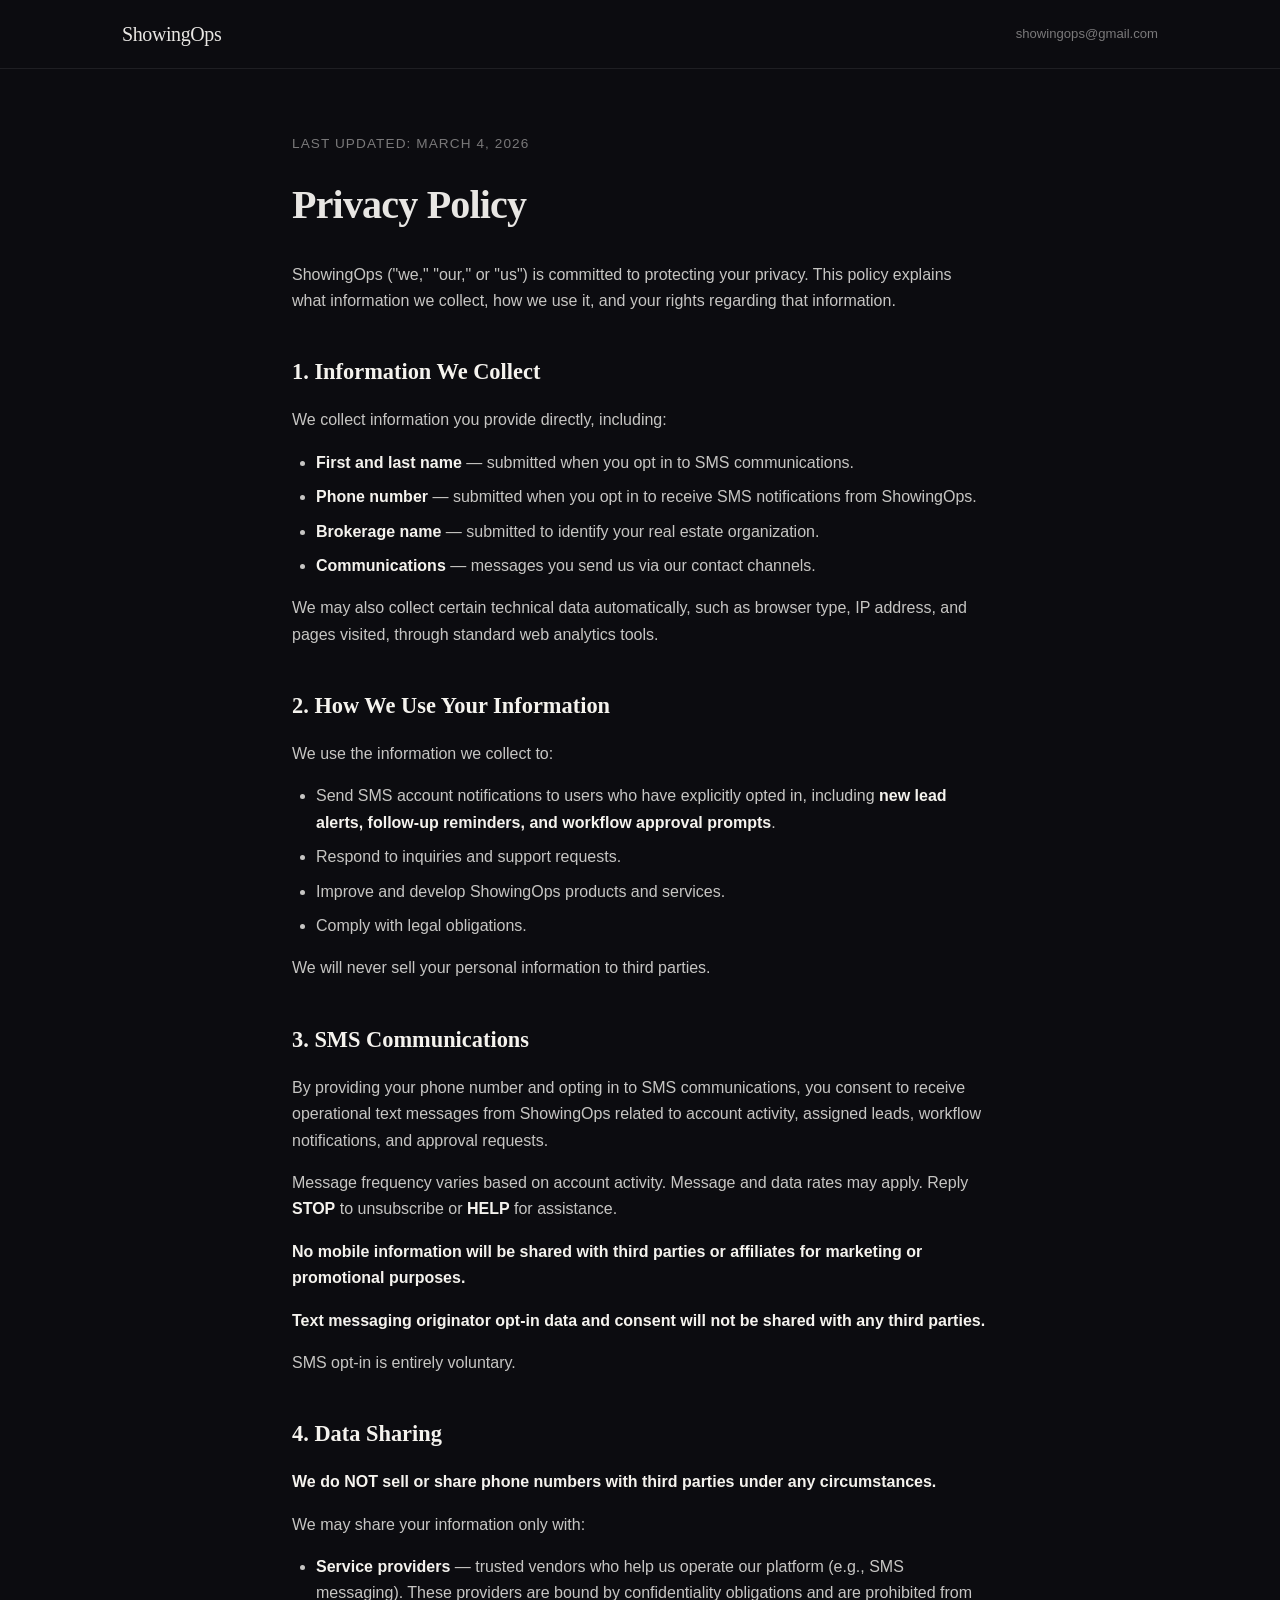
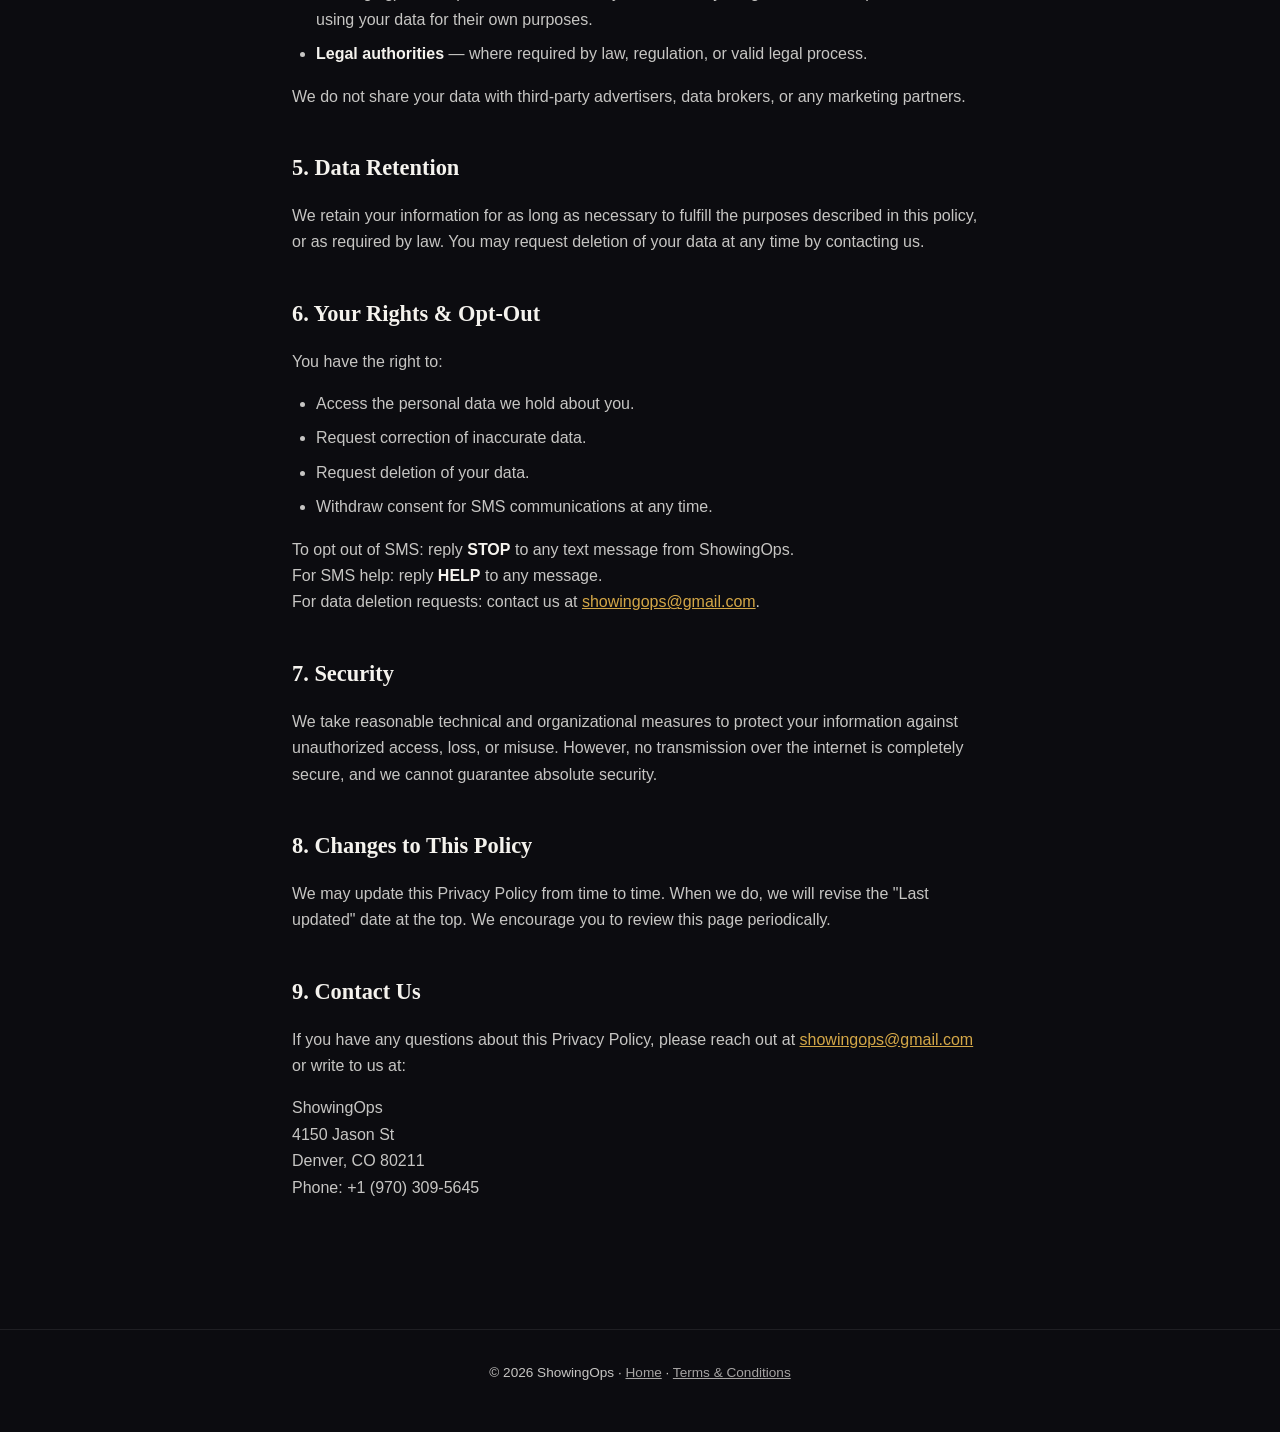
==== public/privacy-policy/index.html @ d1b9f2f7 "Changes Co-authored-by: jackybeez <59235858+jackybeez@users.noreply.github.com>" ====
<!doctype html>
<html lang="en">
  <head>
    <meta charset="UTF-8" />
    <meta name="viewport" content="width=device-width, initial-scale=1.0" />
    <title>Privacy Policy | ShowingOps</title>
    <meta name="description" content="ShowingOps Privacy Policy. We do not sell or share phone numbers with third parties. SMS opt-in data and consent will not be shared with any third parties." />
    <meta name="robots" content="index, follow" />
    <link rel="canonical" href="https://showingops.lovable.app/privacy-policy" />
    <link rel="icon" href="/favicon.png" type="image/png" />
    <style>
      *,*::before,*::after{box-sizing:border-box;margin:0;padding:0}
      body{font-family:-apple-system,BlinkMacSystemFont,'Segoe UI',sans-serif;background:#0c0c10;color:#e8e6e3;line-height:1.65}
      a{color:#d4a747;text-decoration:underline}
      header{border-bottom:1px solid rgba(255,255,255,0.08);background:rgba(12,12,16,0.95)}
      .nav-inner{max-width:1100px;margin:0 auto;padding:1.1rem 2rem;display:flex;align-items:center;justify-content:space-between}
      .logo{font-family:Georgia,'Times New Roman',serif;font-size:1.25rem;color:#e8e6e3;text-decoration:none;letter-spacing:-0.02em}
      .nav-contact{font-size:0.82rem;color:rgba(232,230,227,0.5);text-decoration:none}
      main{max-width:760px;margin:0 auto;padding:4rem 2rem}
      h1{font-family:Georgia,serif;font-size:2.5rem;margin:0.5rem 0 1.5rem;letter-spacing:-0.02em}
      h2{font-family:Georgia,serif;font-size:1.4rem;margin:2.5rem 0 1rem;color:#f5f3ee}
      p,ul{margin-bottom:1rem;color:rgba(232,230,227,0.85)}
      ul{padding-left:1.5rem}
      li{margin-bottom:0.5rem}
      strong{color:#f5f3ee}
      .updated{font-size:0.85rem;color:rgba(232,230,227,0.5);text-transform:uppercase;letter-spacing:0.08em}
      address{font-style:normal;margin-top:0.5rem;color:rgba(232,230,227,0.85)}
      footer{border-top:1px solid rgba(255,255,255,0.08);padding:2rem;text-align:center;font-size:0.85rem;color:rgba(232,230,227,0.5);margin-top:4rem}
      footer a{color:rgba(232,230,227,0.7)}
    </style>
  </head>
  <body>
    <header>
      <div class="nav-inner">
        <a href="/" class="logo">ShowingOps</a>
        <a href="mailto:showingops@gmail.com" class="nav-contact">showingops@gmail.com</a>
      </div>
    </header>

    <main>
      <p class="updated">Last updated: March 4, 2026</p>
      <h1>Privacy Policy</h1>
      <p>ShowingOps ("we," "our," or "us") is committed to protecting your privacy. This policy explains what information we collect, how we use it, and your rights regarding that information.</p>

      <h2>1. Information We Collect</h2>
      <p>We collect information you provide directly, including:</p>
      <ul>
        <li><strong>First and last name</strong> — submitted when you opt in to SMS communications.</li>
        <li><strong>Phone number</strong> — submitted when you opt in to receive SMS notifications from ShowingOps.</li>
        <li><strong>Brokerage name</strong> — submitted to identify your real estate organization.</li>
        <li><strong>Communications</strong> — messages you send us via our contact channels.</li>
      </ul>
      <p>We may also collect certain technical data automatically, such as browser type, IP address, and pages visited, through standard web analytics tools.</p>

      <h2>2. How We Use Your Information</h2>
      <p>We use the information we collect to:</p>
      <ul>
        <li>Send SMS account notifications to users who have explicitly opted in, including <strong>new lead alerts, follow-up reminders, and workflow approval prompts</strong>.</li>
        <li>Respond to inquiries and support requests.</li>
        <li>Improve and develop ShowingOps products and services.</li>
        <li>Comply with legal obligations.</li>
      </ul>
      <p>We will never sell your personal information to third parties.</p>

      <h2>3. SMS Communications</h2>
      <p>By providing your phone number and opting in to SMS communications, you consent to receive operational text messages from ShowingOps related to account activity, assigned leads, workflow notifications, and approval requests.</p>
      <p>Message frequency varies based on account activity. Message and data rates may apply. Reply <strong>STOP</strong> to unsubscribe or <strong>HELP</strong> for assistance.</p>
      <p><strong>No mobile information will be shared with third parties or affiliates for marketing or promotional purposes.</strong></p>
      <p><strong>Text messaging originator opt-in data and consent will not be shared with any third parties.</strong></p>
      <p>SMS opt-in is entirely voluntary.</p>

      <h2>4. Data Sharing</h2>
      <p><strong>We do NOT sell or share phone numbers with third parties under any circumstances.</strong></p>
      <p>We may share your information only with:</p>
      <ul>
        <li><strong>Service providers</strong> — trusted vendors who help us operate our platform (e.g., SMS messaging). These providers are bound by confidentiality obligations and are prohibited from using your data for their own purposes.</li>
        <li><strong>Legal authorities</strong> — where required by law, regulation, or valid legal process.</li>
      </ul>
      <p>We do not share your data with third-party advertisers, data brokers, or any marketing partners.</p>

      <h2>5. Data Retention</h2>
      <p>We retain your information for as long as necessary to fulfill the purposes described in this policy, or as required by law. You may request deletion of your data at any time by contacting us.</p>

      <h2>6. Your Rights &amp; Opt-Out</h2>
      <p>You have the right to:</p>
      <ul>
        <li>Access the personal data we hold about you.</li>
        <li>Request correction of inaccurate data.</li>
        <li>Request deletion of your data.</li>
        <li>Withdraw consent for SMS communications at any time.</li>
      </ul>
      <p>
        To opt out of SMS: reply <strong>STOP</strong> to any text message from ShowingOps.<br />
        For SMS help: reply <strong>HELP</strong> to any message.<br />
        For data deletion requests: contact us at <a href="mailto:showingops@gmail.com">showingops@gmail.com</a>.
      </p>

      <h2>7. Security</h2>
      <p>We take reasonable technical and organizational measures to protect your information against unauthorized access, loss, or misuse. However, no transmission over the internet is completely secure, and we cannot guarantee absolute security.</p>

      <h2>8. Changes to This Policy</h2>
      <p>We may update this Privacy Policy from time to time. When we do, we will revise the "Last updated" date at the top. We encourage you to review this page periodically.</p>

      <h2>9. Contact Us</h2>
      <p>If you have any questions about this Privacy Policy, please reach out at <a href="mailto:showingops@gmail.com">showingops@gmail.com</a> or write to us at:</p>
      <address>
        ShowingOps<br />
        4150 Jason St<br />
        Denver, CO 80211<br />
        Phone: +1 (970) 309-5645
      </address>
    </main>

    <footer>
      <p>&copy; 2026 ShowingOps · <a href="/">Home</a> · <a href="/terms">Terms &amp; Conditions</a></p>
    </footer>
  </body>
</html>
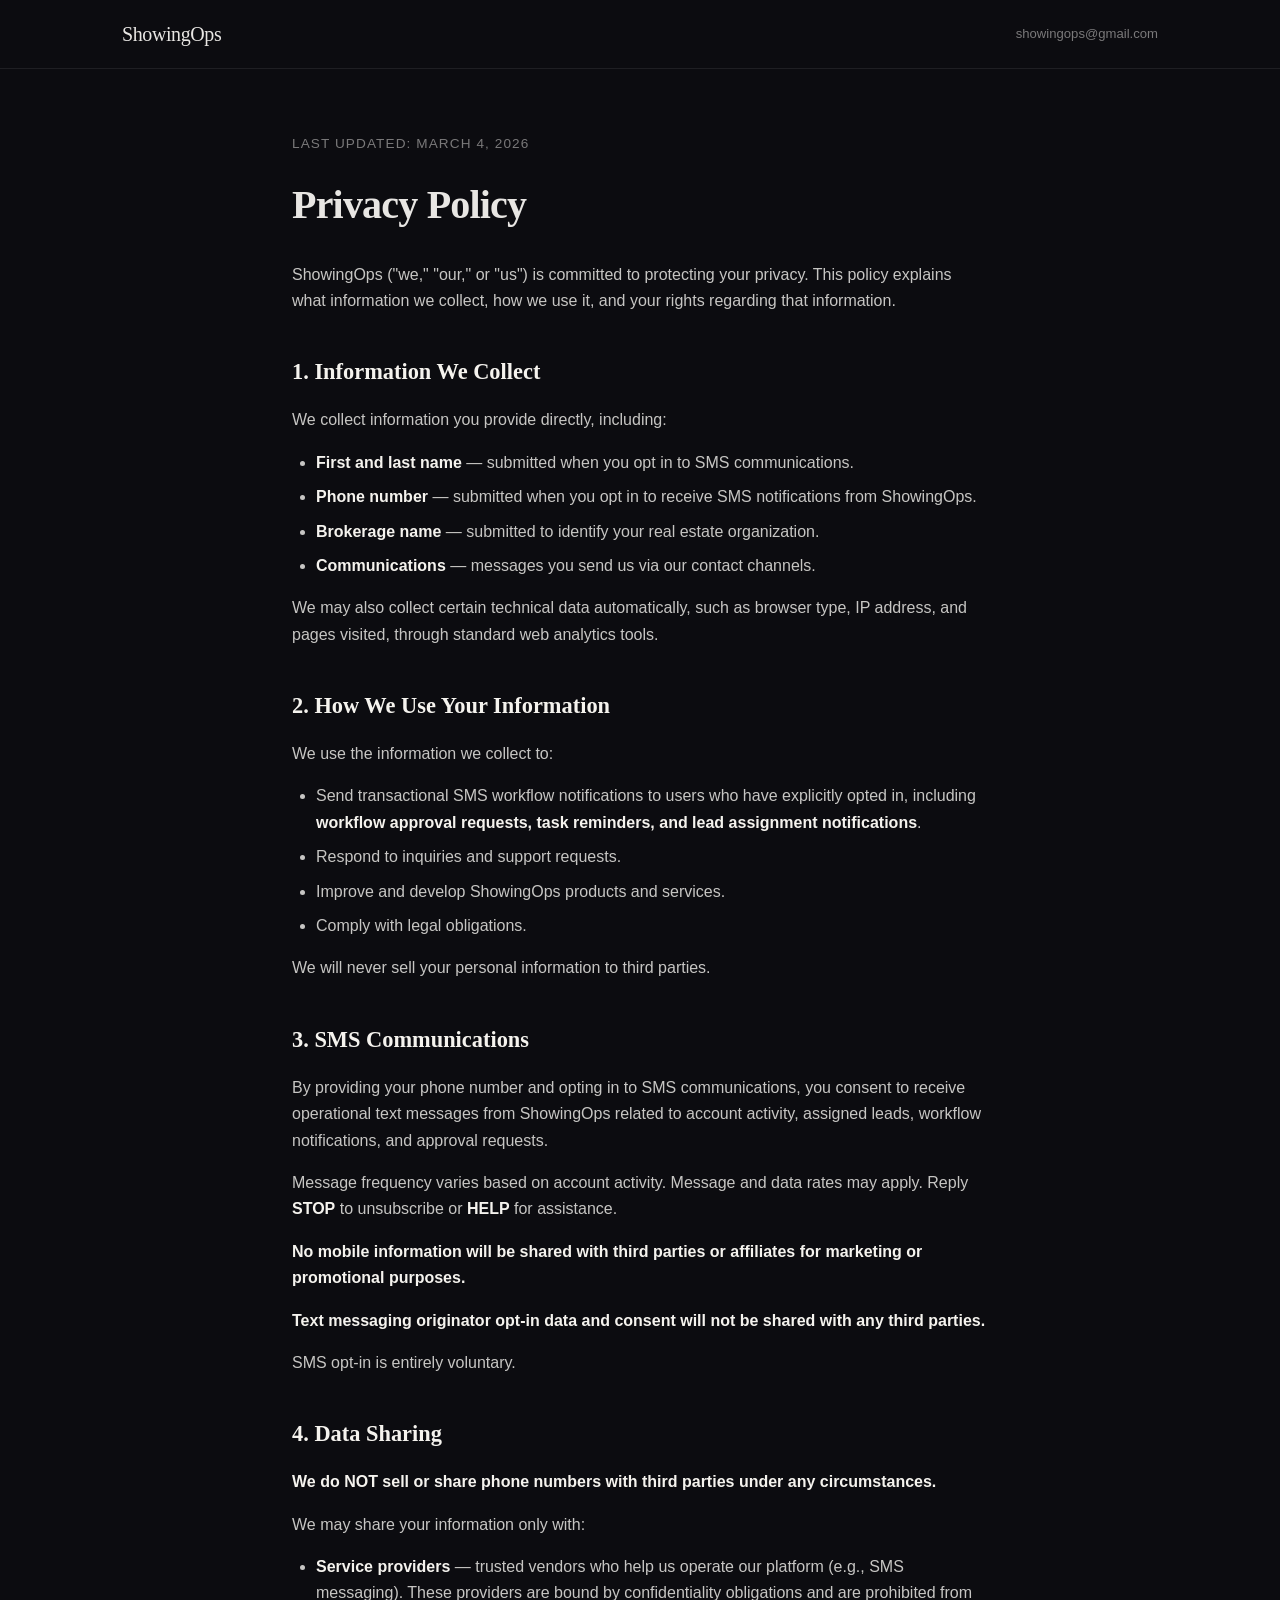
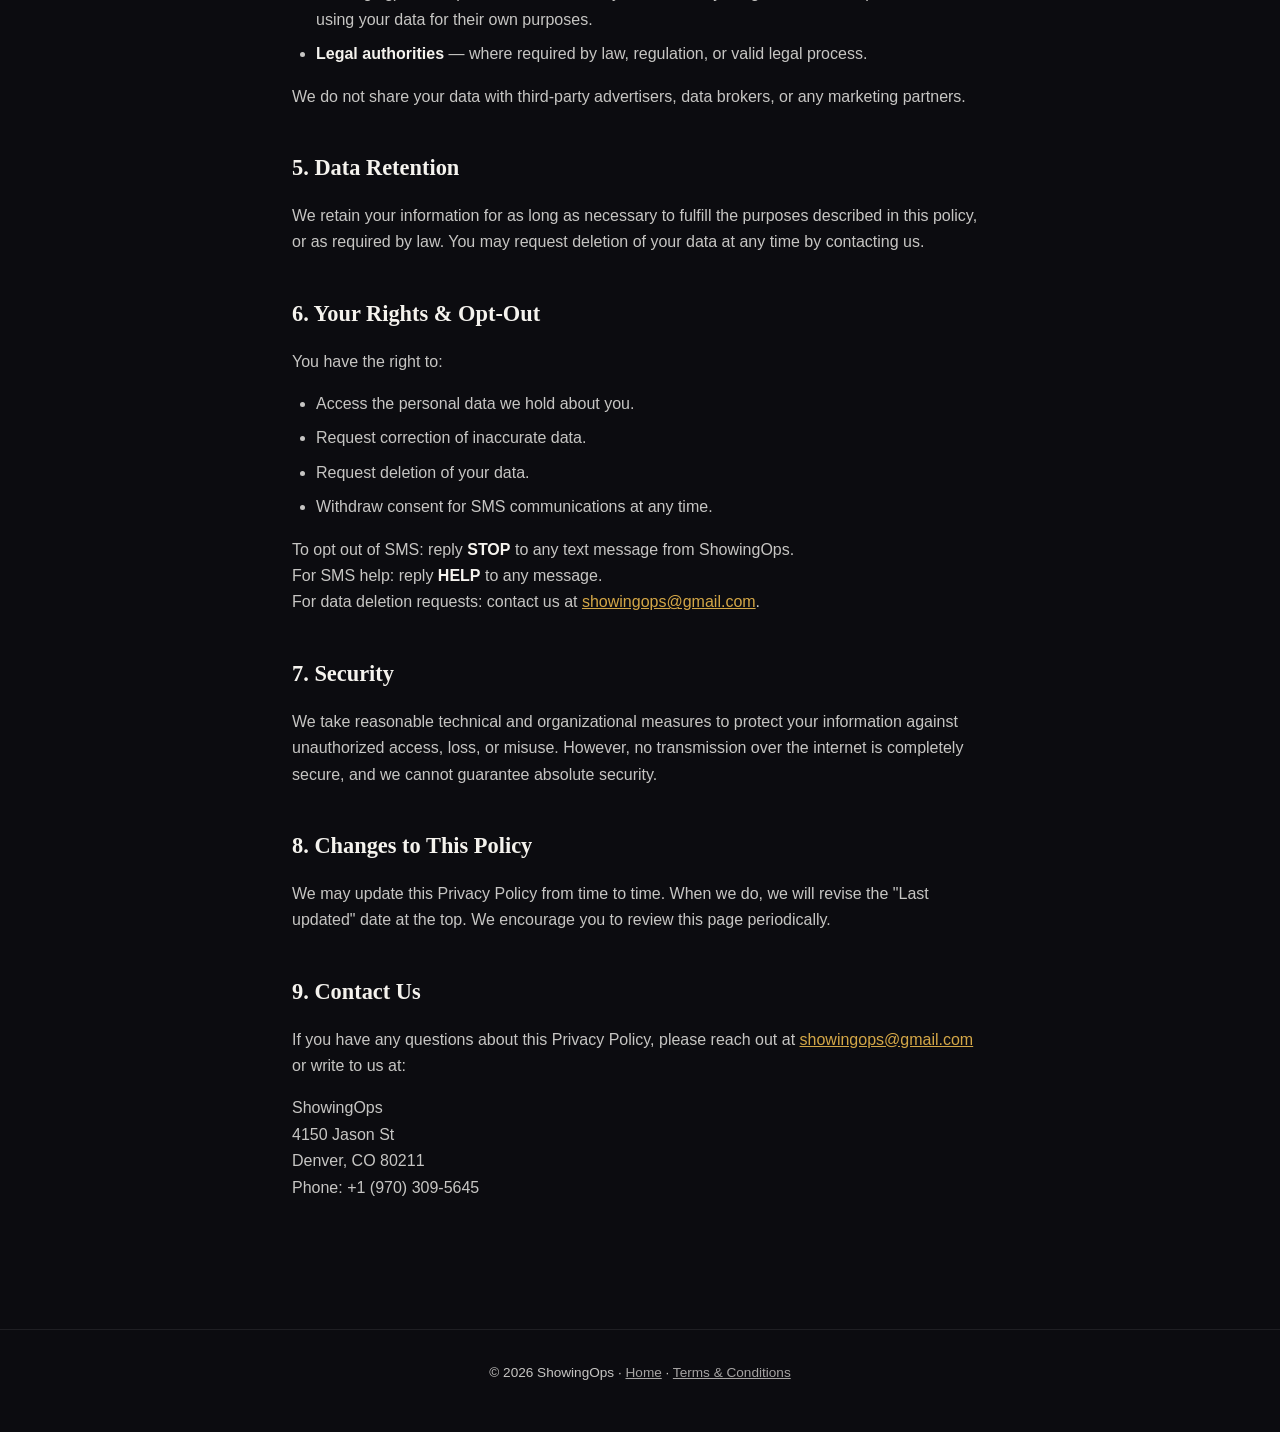
==== commit 23d1e32f: "Changes Co-authored-by: jackybeez <59235858+jackybeez@users.noreply.github.com>" ====
--- a/public/privacy-policy/index.html
+++ b/public/privacy-policy/index.html
@@ -55,7 +55,7 @@
       <h2>2. How We Use Your Information</h2>
       <p>We use the information we collect to:</p>
       <ul>
-        <li>Send SMS account notifications to users who have explicitly opted in, including <strong>new lead alerts, follow-up reminders, and workflow approval prompts</strong>.</li>
+        <li>Send transactional SMS workflow notifications to users who have explicitly opted in, including <strong>workflow approval requests, task reminders, and lead assignment notifications</strong>.</li>
         <li>Respond to inquiries and support requests.</li>
         <li>Improve and develop ShowingOps products and services.</li>
         <li>Comply with legal obligations.</li>
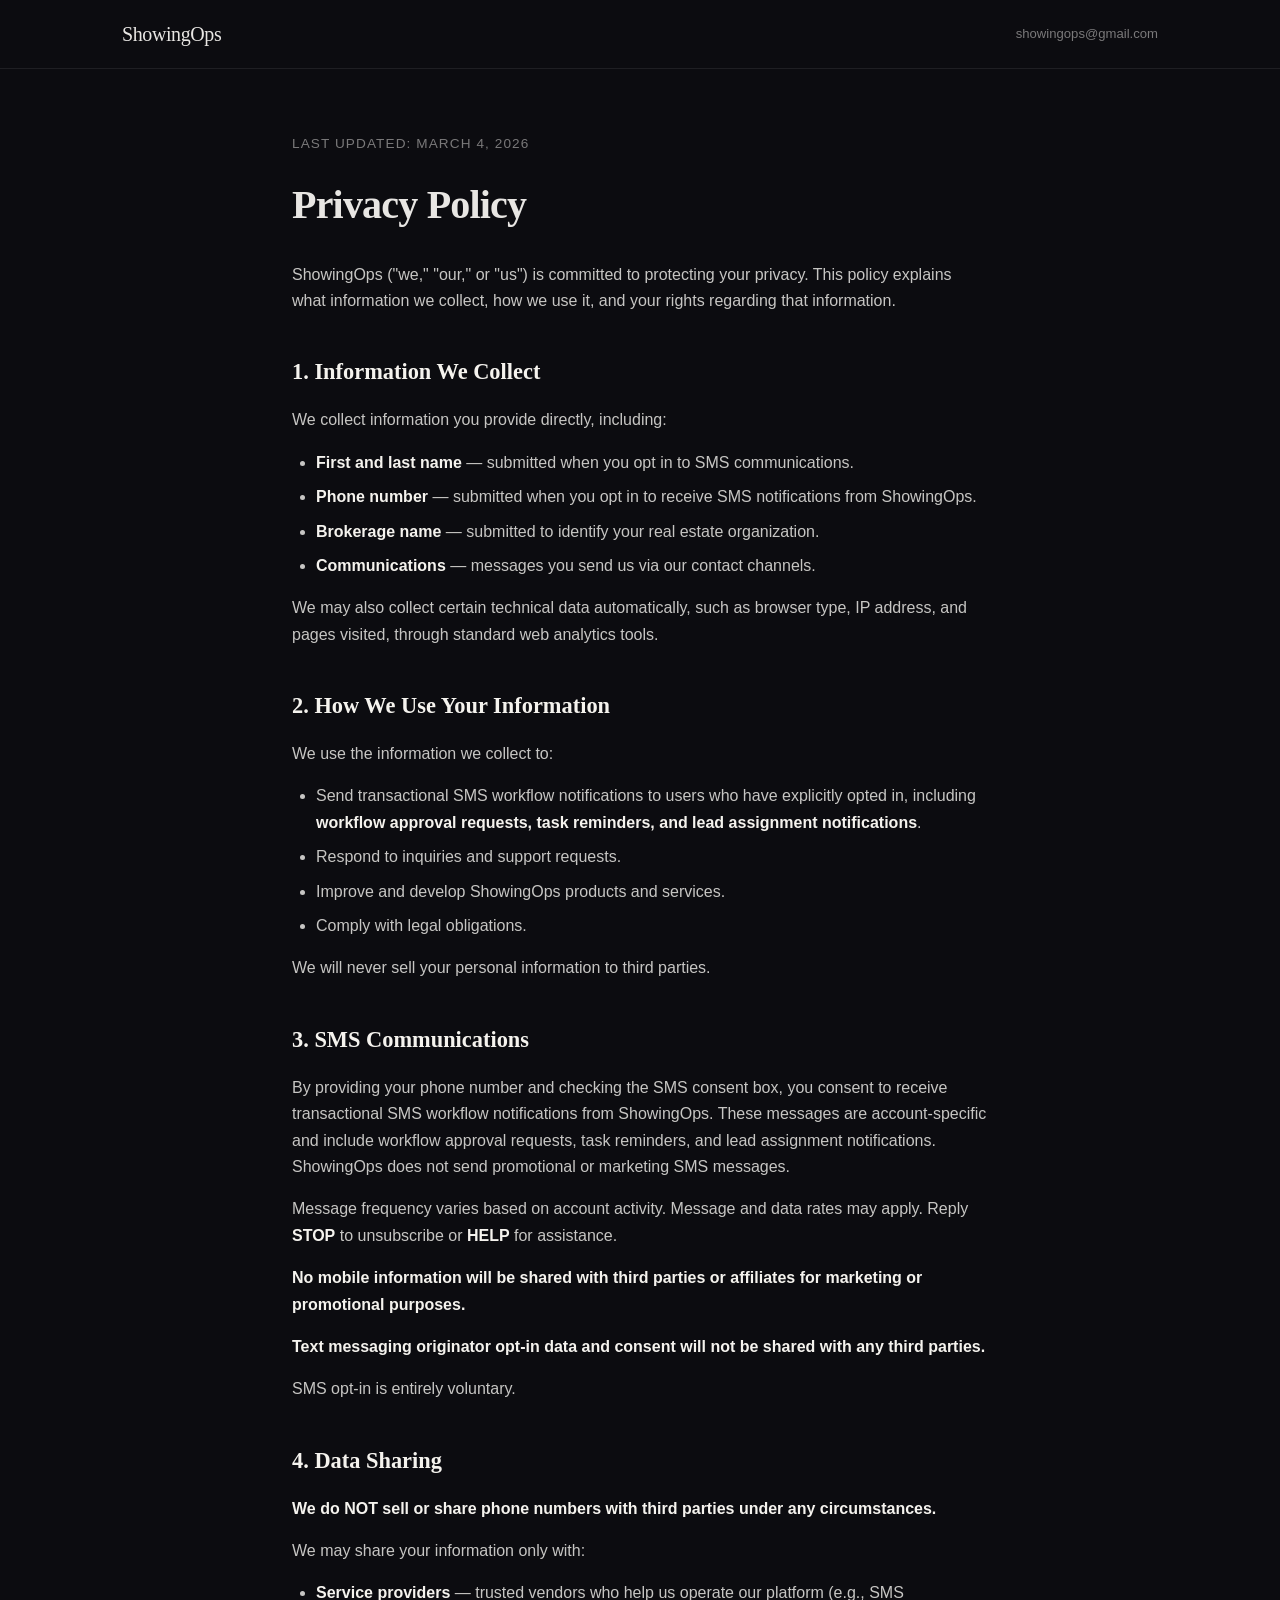
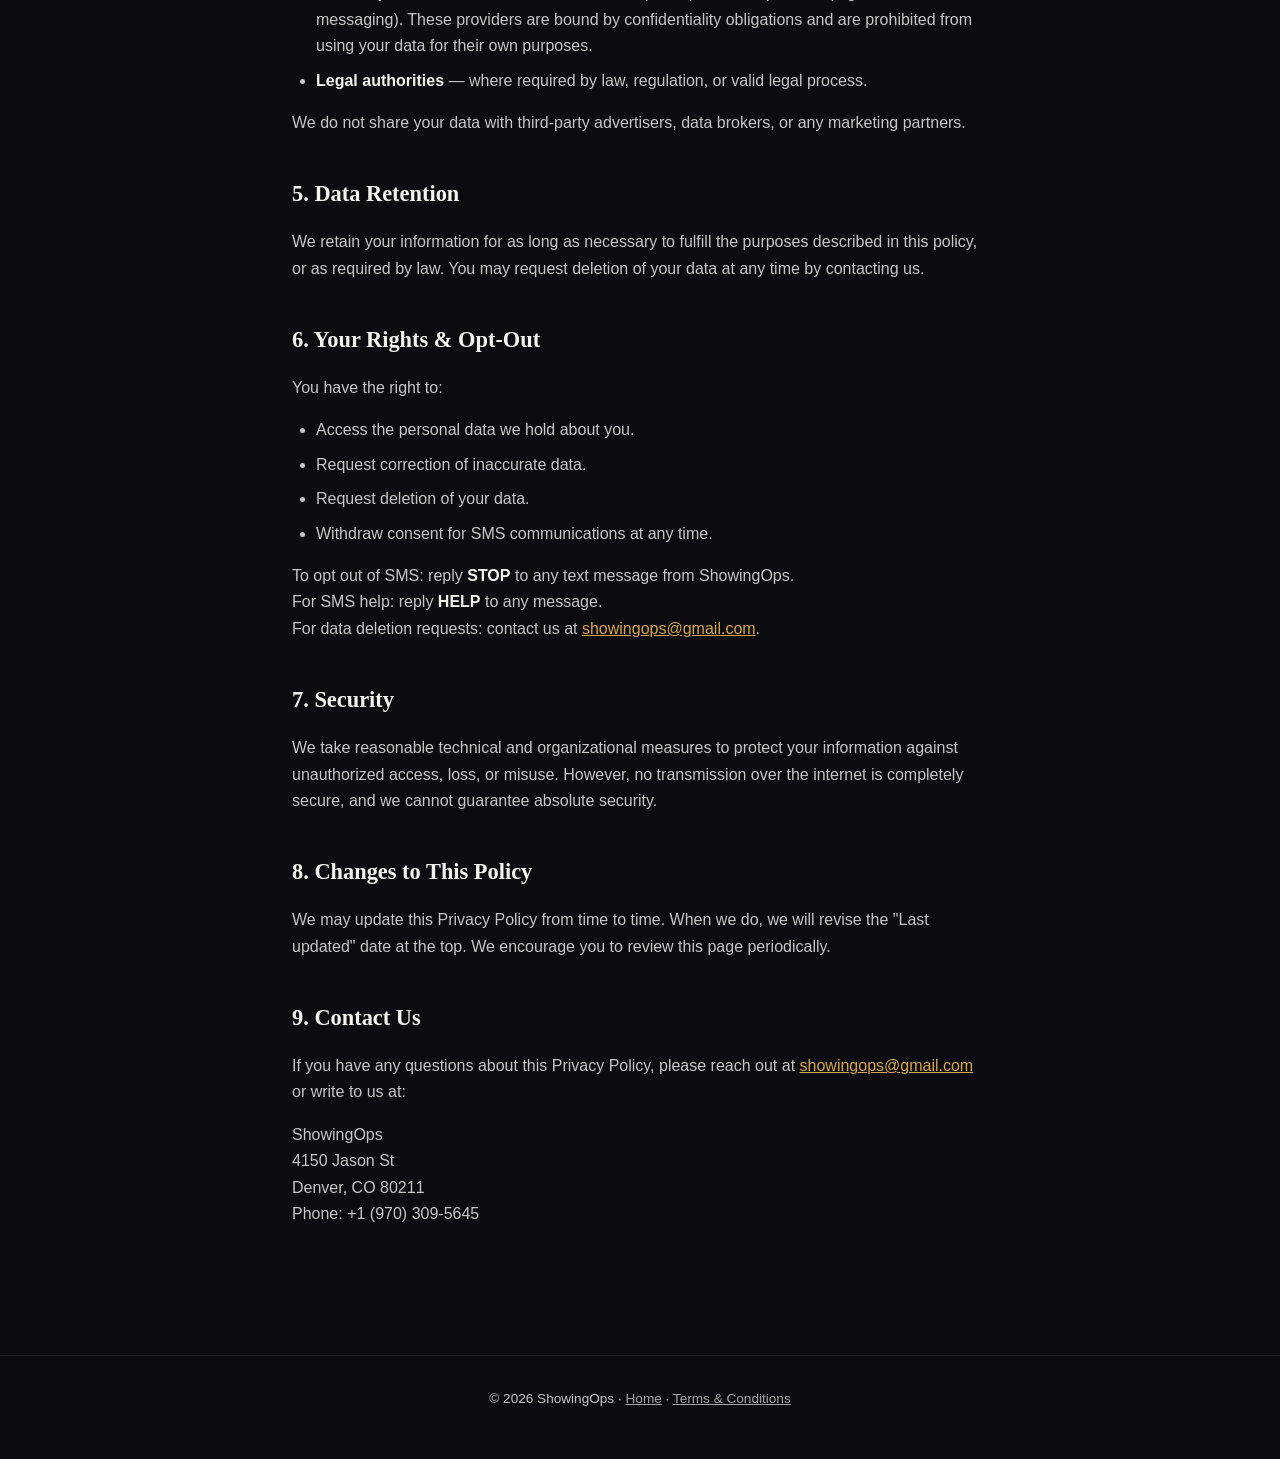
==== commit a65e4434: "Changes Co-authored-by: jackybeez <59235858+jackybeez@users.noreply.github.com>" ====
--- a/public/privacy-policy/index.html
+++ b/public/privacy-policy/index.html
@@ -63,7 +63,7 @@
       <p>We will never sell your personal information to third parties.</p>
 
       <h2>3. SMS Communications</h2>
-      <p>By providing your phone number and opting in to SMS communications, you consent to receive operational text messages from ShowingOps related to account activity, assigned leads, workflow notifications, and approval requests.</p>
+      <p>By providing your phone number and checking the SMS consent box, you consent to receive transactional SMS workflow notifications from ShowingOps. These messages are account-specific and include workflow approval requests, task reminders, and lead assignment notifications. ShowingOps does not send promotional or marketing SMS messages.</p>
       <p>Message frequency varies based on account activity. Message and data rates may apply. Reply <strong>STOP</strong> to unsubscribe or <strong>HELP</strong> for assistance.</p>
       <p><strong>No mobile information will be shared with third parties or affiliates for marketing or promotional purposes.</strong></p>
       <p><strong>Text messaging originator opt-in data and consent will not be shared with any third parties.</strong></p>
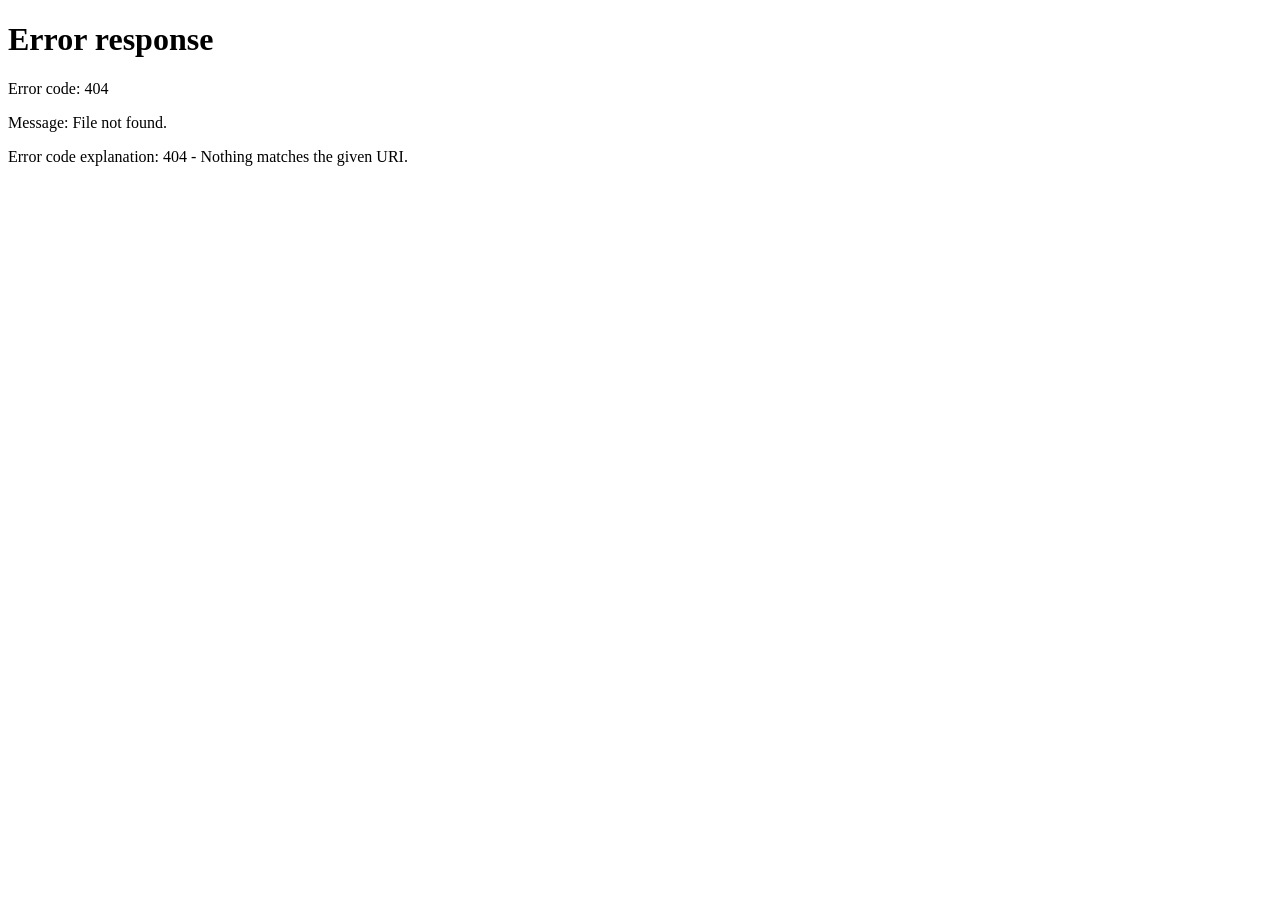
==== commit 40a957df: "Changes Co-authored-by: jackybeez <59235858+jackybeez@users.noreply.github.com>" ====
--- a/public/privacy-policy/index.html
+++ b/public/privacy-policy/index.html
@@ -3,10 +3,11 @@
   <head>
     <meta charset="UTF-8" />
     <meta name="viewport" content="width=device-width, initial-scale=1.0" />
-    <title>Privacy Policy | ShowingOps</title>
-    <meta name="description" content="ShowingOps Privacy Policy. We do not sell or share phone numbers with third parties. SMS opt-in data and consent will not be shared with any third parties." />
+    <title>Privacy Policy | Showing Ops</title>
+    <meta name="description" content="Showing Ops Privacy Policy. We do not sell or share phone numbers with third parties. SMS opt-in data and consent will not be shared with any third parties." />
     <meta name="robots" content="index, follow" />
-    <link rel="canonical" href="https://showingops.lovable.app/privacy-policy" />
+    <link rel="canonical" href="https://showingops.com/privacy" />
+    <meta http-equiv="refresh" content="0; url=/privacy" />
     <link rel="icon" href="/favicon.png" type="image/png" />
     <style>
       *,*::before,*::after{box-sizing:border-box;margin:0;padding:0}
@@ -40,13 +41,13 @@
     <main>
       <p class="updated">Last updated: March 4, 2026</p>
       <h1>Privacy Policy</h1>
-      <p>ShowingOps ("we," "our," or "us") is committed to protecting your privacy. This policy explains what information we collect, how we use it, and your rights regarding that information.</p>
+      <p>Showing Ops ("we," "our," or "us") is committed to protecting your privacy. This policy explains what information we collect, how we use it, and your rights regarding that information.</p>
 
       <h2>1. Information We Collect</h2>
       <p>We collect information you provide directly, including:</p>
       <ul>
         <li><strong>First and last name</strong> — submitted when you opt in to SMS communications.</li>
-        <li><strong>Phone number</strong> — submitted when you opt in to receive SMS notifications from ShowingOps.</li>
+        <li><strong>Phone number</strong> — submitted when you opt in to receive SMS notifications from Showing Ops.</li>
         <li><strong>Brokerage name</strong> — submitted to identify your real estate organization.</li>
         <li><strong>Communications</strong> — messages you send us via our contact channels.</li>
       </ul>
@@ -57,13 +58,13 @@
       <ul>
         <li>Send transactional SMS workflow notifications to users who have explicitly opted in, including <strong>workflow approval requests, task reminders, and lead assignment notifications</strong>.</li>
         <li>Respond to inquiries and support requests.</li>
-        <li>Improve and develop ShowingOps products and services.</li>
+        <li>Improve and develop Showing Ops products and services.</li>
         <li>Comply with legal obligations.</li>
       </ul>
       <p>We will never sell your personal information to third parties.</p>
 
       <h2>3. SMS Communications</h2>
-      <p>By providing your phone number and checking the SMS consent box, you consent to receive transactional SMS workflow notifications from ShowingOps. These messages are account-specific and include workflow approval requests, task reminders, and lead assignment notifications. ShowingOps does not send promotional or marketing SMS messages.</p>
+      <p>By providing your phone number and checking the SMS consent box, you consent to receive transactional SMS workflow notifications from Showing Ops. These messages are account-specific and include workflow approval requests, task reminders, and lead assignment notifications. Showing Ops does not send promotional or marketing SMS messages.</p>
       <p>Message frequency varies based on account activity. Message and data rates may apply. Reply <strong>STOP</strong> to unsubscribe or <strong>HELP</strong> for assistance.</p>
       <p><strong>No mobile information will be shared with third parties or affiliates for marketing or promotional purposes.</strong></p>
       <p><strong>Text messaging originator opt-in data and consent will not be shared with any third parties.</strong></p>
@@ -90,7 +91,7 @@
         <li>Withdraw consent for SMS communications at any time.</li>
       </ul>
       <p>
-        To opt out of SMS: reply <strong>STOP</strong> to any text message from ShowingOps.<br />
+        To opt out of SMS: reply <strong>STOP</strong> to any text message from Showing Ops.<br />
         For SMS help: reply <strong>HELP</strong> to any message.<br />
         For data deletion requests: contact us at <a href="mailto:showingops@gmail.com">showingops@gmail.com</a>.
       </p>
@@ -104,15 +105,16 @@
       <h2>9. Contact Us</h2>
       <p>If you have any questions about this Privacy Policy, please reach out at <a href="mailto:showingops@gmail.com">showingops@gmail.com</a> or write to us at:</p>
       <address>
-        ShowingOps<br />
-        4150 Jason St<br />
+        Showing Ops<br />
+        4150 Jason St Apt 620<br />
         Denver, CO 80211<br />
+        United States<br />
         Phone: +1 (970) 309-5645
       </address>
     </main>
 
     <footer>
-      <p>&copy; 2026 ShowingOps · <a href="/">Home</a> · <a href="/terms">Terms &amp; Conditions</a></p>
+      <p>&copy; 2026 Showing Ops · <a href="/">Home</a> · <a href="/terms">Terms &amp; Conditions</a></p>
     </footer>
   </body>
 </html>
